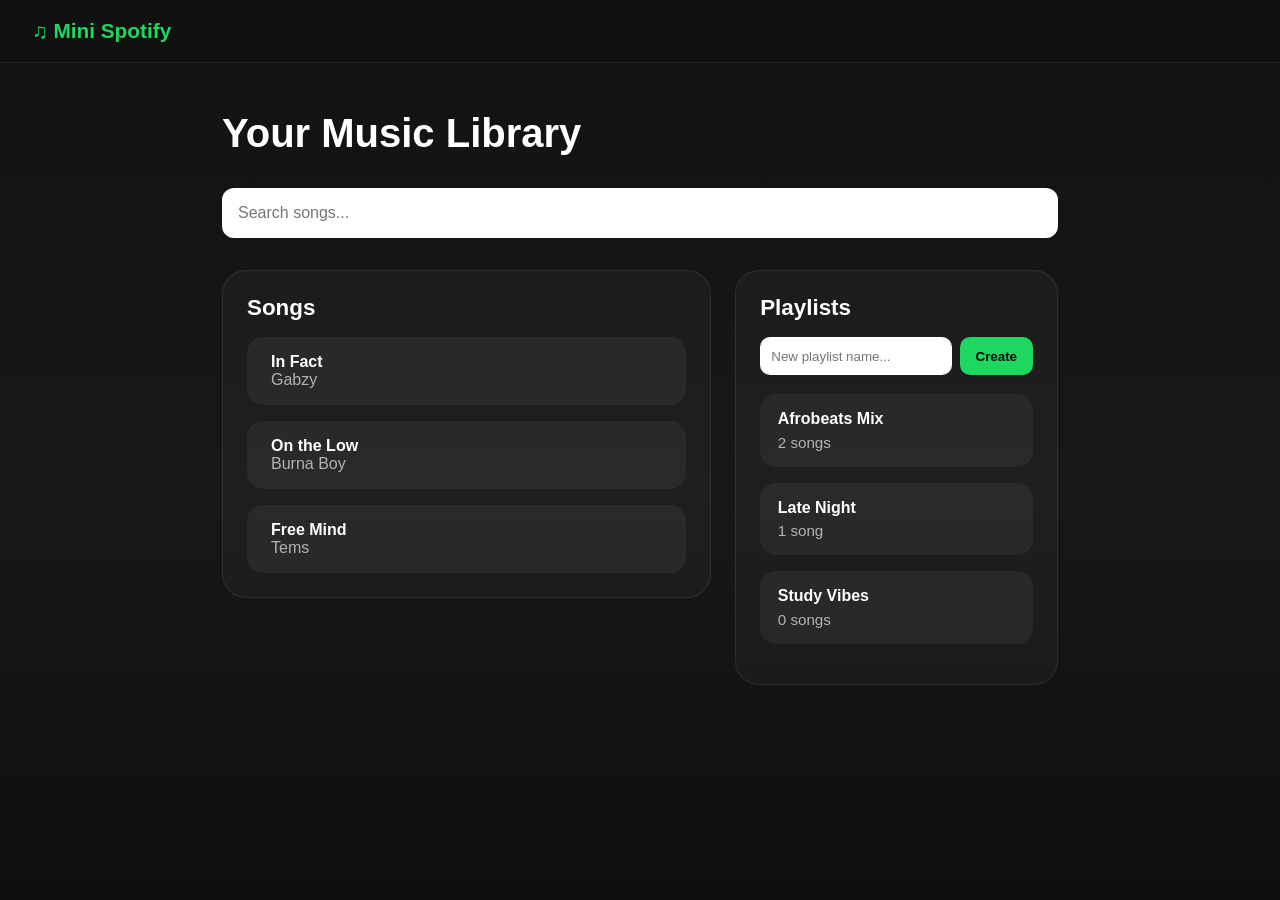
==== app.html @ d4221c6d "Add app page UI, search functionality, and playlist creation feature" ====
<!DOCTYPE html>
<html lang="en">

<head>
    <meta charset="UTF-8" />
    <meta name="viewport" content="width=device-width, initial-scale=1.0" />
    <title>Mini Spotify App</title>

    <link rel="stylesheet" href="styles.css">
</head>

<body>

    <nav class="navbar">
        <div class="logo">♫ Mini Spotify</div>
    </nav>

    <section class="app-container">

        <h1 class="app-title">Your Music Library</h1>


        <input type="text" placeholder="Search songs..." class="search-bar" />

        <div class="app-layout">

            <div class="library-panel">
                <h2 class="panel-heading">Songs</h2>

                <div class="song-list">

                    <div class="song-card">
                        <p class="song-title">In Fact</p>
                        <p class="song-artist">Gabzy</p>
                    </div>

                    <div class="song-card">
                        <p class="song-title">On the Low</p>
                        <p class="song-artist">Burna Boy</p>
                    </div>

                    <div class="song-card">
                        <p class="song-title">Free Mind</p>
                        <p class="song-artist">Tems</p>
                    </div>

                </div>
            </div>

            <div class="playlist-panel">
                <h2 class="panel-heading">Playlists</h2>

                <div class="playlist-input">
                    <input type="text" placeholder="New playlist name..." class="playlist-name-input" />
                    <button class="create-playlist-btn">Create</button>
                </div>

                <div class="playlist-list">

                    <div class="playlist-card">
                    <p class="playlist-name">Afrobeats Mix</p>
                    <p class="playlist-count">2 songs</p>
                </div>

                <div class="playlist-card">
                    <p class="playlist-name">Late Night</p>
                    <p class="playlist-count">1 song</p>
                </div>

                <div class="playlist-card">
                    <p class="playlist-name">Study Vibes</p>
                    <p class="playlist-count">0 songs</p>
                </div>

                </div>

            
            </div>
    </section>

    <script src="script.js"></script>
</body>

</html>
---- styles.css ----
* {
      box-sizing: border-box;
      margin: 0;
      padding: 0;
      font-family: Arial, Helvetica, sans-serif;
    }

    body {
      background: linear-gradient(180deg, #121212 0%, #181818 55%, #0f0f0f 100%);
      color: #ffffff;
      min-height: 100vh;
    }

    /* Class for navigation bar and components: */
    .navbar {
      display: flex;
      justify-content: space-between;
      align-items: center;
      padding: 1.2rem 2rem;
      border-bottom: 1px solid rgba(255, 255, 255, 0.08);
      position: sticky;
      top: 0;
      backdrop-filter: blur(8px);
      background: rgba(18, 18, 18, 0.8);
    }

    /* Mini Spotify + music note */
    .logo {
      font-size: 1.3rem;
      font-weight: bold;
      color: #1ed760;
    }

    /* Elements on the navigation bar */
    .nav-links {
      display: flex;
      gap: 1.2rem;
      list-style: none;
      color: #d1d1d1;
      font-size: 0.95rem;
    }

    /* Class for hero and compoenents: */
    .hero {
      display: grid;
      grid-template-columns: 1.1fr 0.9fr;
      gap: 2rem;
      align-items: center;
      max-width: 1200px;
      margin: 0 auto;
      padding: 5rem 2rem 4rem;
    }

    /* Hero header */
    .hero-text h1 {
      font-size: 3.8rem;
      line-height: 1.05;
      margin-bottom: 1rem;
    }

    /* Hero text */
    .hero-text p {
      color: #c8c8c8;
      font-size: 1.1rem;
      line-height: 1.7;
      max-width: 600px;
      margin-bottom: 1.8rem;
    }

    /* Class for buttons and compoenets: */
    .buttons {
      display: flex;
      gap: 1rem;
      flex-wrap: wrap;
    }

    .btn {
      padding: 0.95rem 1.4rem;
      border-radius: 999px;
      border: none;
      font-size: 1rem;
      cursor: pointer;
      transition: transform 0.2s ease, opacity 0.2s ease;
    }

    /* Hover effect - lift the button slughty */
    .btn:hover {
      transform: translateY(-2px);
      opacity: 0.95;
    }

    /* Primary button style - spotify green */
    .btn-primary {
      background: #1ed760;
      color: #111111;
      font-weight: bold;
    }

    /* Secondary button style - blakc and white */
    .btn-secondary {
      background: transparent;
      color: #ffffff;
      border: 1px solid rgba(255, 255, 255, 0.25);
    }

    /* Nested card components: */
    .hero-card {
      background: linear-gradient(180deg, rgba(30, 215, 96, 0.18), rgba(255, 255, 255, 0.04));
      border: 1px solid rgba(255, 255, 255, 0.08);
      border-radius: 28px;
      padding: 1.5rem;
      box-shadow: 0 20px 60px rgba(0, 0, 0, 0.35);
    }

    .card-top {
      display: flex;
      justify-content: space-between;
      align-items: center;
      margin-bottom: 1.5rem;
      color: #d9d9d9;
      font-size: 0.95rem;
    }

    .playlist-box {
      background: rgba(255, 255, 255, 0.05);
      border-radius: 20px;
      padding: 1.2rem;
    }

    .playlist-box h3 {
      margin-bottom: 1rem;
      font-size: 1.3rem;
    }

    /* Song class and components: */
    .song {
      display: flex;
      justify-content: space-between;
      align-items: center;
      padding: 0.9rem 0;
      border-bottom: 1px solid rgba(255, 255, 255, 0.08);
    }

    .song:last-child {
      border-bottom: none;
    }

    /* Tile of a song */
    .song-info p:first-child {
      font-weight: bold;
      margin-bottom: 0.2rem;
    }

    /* Artist */
    .song-info p:last-child {
      color: #b8b8b8;
      font-size: 0.92rem;
    }

    /* Tag to indicate genre of a song */
    .tag {
      color: #1ed760;
      font-size: 0.9rem;
      font-weight: bold;
    }


    /* Features */
    .features {
      max-width: 1200px;
      margin: 0 auto;
      padding: 3rem 2rem 5rem;
    }

    /* FEatures section heading */
    .section-title {
      font-size: 2rem;
      margin-bottom: 1.5rem;
    }

    /* Create 3 column grid */
    .feature-grid {
      display: grid;
      grid-template-columns: repeat(3, 1fr);
      gap: 1.2rem;
    }

    /* Card layout */
    .feature-card {
      background: rgba(255, 255, 255, 0.04);
      border: 1px solid rgba(255, 255, 255, 0.08);
      border-radius: 22px;
      padding: 1.5rem;
    }

    /* Card heading */
    .feature-card h3 {
      margin-bottom: 0.8rem;
      font-size: 1.15rem;
    }

    /* Card text */
    .feature-card p {
      color: #c7c7c7;
      line-height: 1.6;
    }

    /* Footer */
    .footer {
      text-align: center;
      padding: 2rem;
      color: #8d8d8d;
      border-top: 1px solid rgba(255, 255, 255, 0.08);
    }

    /* Style for application */
    .app-container {
      max-width: 900px;
      margin: 0 auto;
      padding: 3rem 2rem;
    }

    .app-title {
      font-size: 2.5rem;
      margin-bottom: 2rem;
    }

    .search-bar {
      width: 100%;
      padding: 1rem;
      border-radius: 12px;
      border: none;
      margin-bottom: 2rem;
      font-size: 1rem;
    }

    .song-list {
      display: flex;
      flex-direction: column;
      gap: 1rem;
    }

    .song-card {
      background: rgba(255, 255, 255, 0.05);
      padding: 1rem 1.5rem;
      border-radius: 16px;
      transition: 0.2s;
    }

    .song-card:hover {
      background: rgba(255, 255, 255, 0.08);
    }

    .song-title {
      font-weight: bold;
    }

    .song-artist {
      color: #b3b3b3;
    }

    .app-layout {
      display: grid;
      grid-template-columns: 2fr 1fr;
      gap: 1.5rem;
      align-items: start;
    }

    .panel-heading {
      font-size: 1.4rem;
      margin-bottom: 1rem;
    }

    .library-panel,
    .playlist-panel {
      background: rgba(255, 255, 255, 0.03);
      border: 1px solid rgba(255, 255, 255, 0.08);
      border-radius: 24px;
      padding: 1.5rem;
    }

    .playlist-panel {
      height: fit-content;
    }

    .playlist-card {
      background: rgba(255, 255, 255, 0.05);
      border-radius: 16px;
      padding: 1rem 1.1rem;
      margin-bottom: 1rem;
      transition: 0.2s;
    }

    .playlist-card:hover {
      background: rgba(255, 255, 255, 0.08);
    }

    .playlist-name {
      font-weight: bold;
      margin-bottom: 0.35rem;
    }

    .playlist-count {
      color: #b3b3b3;
      font-size: 0.95rem;
    }

    @media (max-width: 900px) {
      .app-layout {
        grid-template-columns: 1fr;
      }
    }

    .playlist-input {
      display: flex;
      gap: 0.5rem;
      margin-bottom: 1.2rem;
    }

    .playlist-name-input {
      flex: 1;
      padding: 0.7rem;
      border-radius: 10px;
      border: none;
    }

    .create-playlist-btn {
      padding: 0.7rem 1rem;
      border-radius: 10px;
      border: none;
      background: #1ed760;
      color: black;
      font-weight: bold;
      cursor: pointer;
    }

    .create-playlist-btn:hover {
      opacity: 0.9;
    }
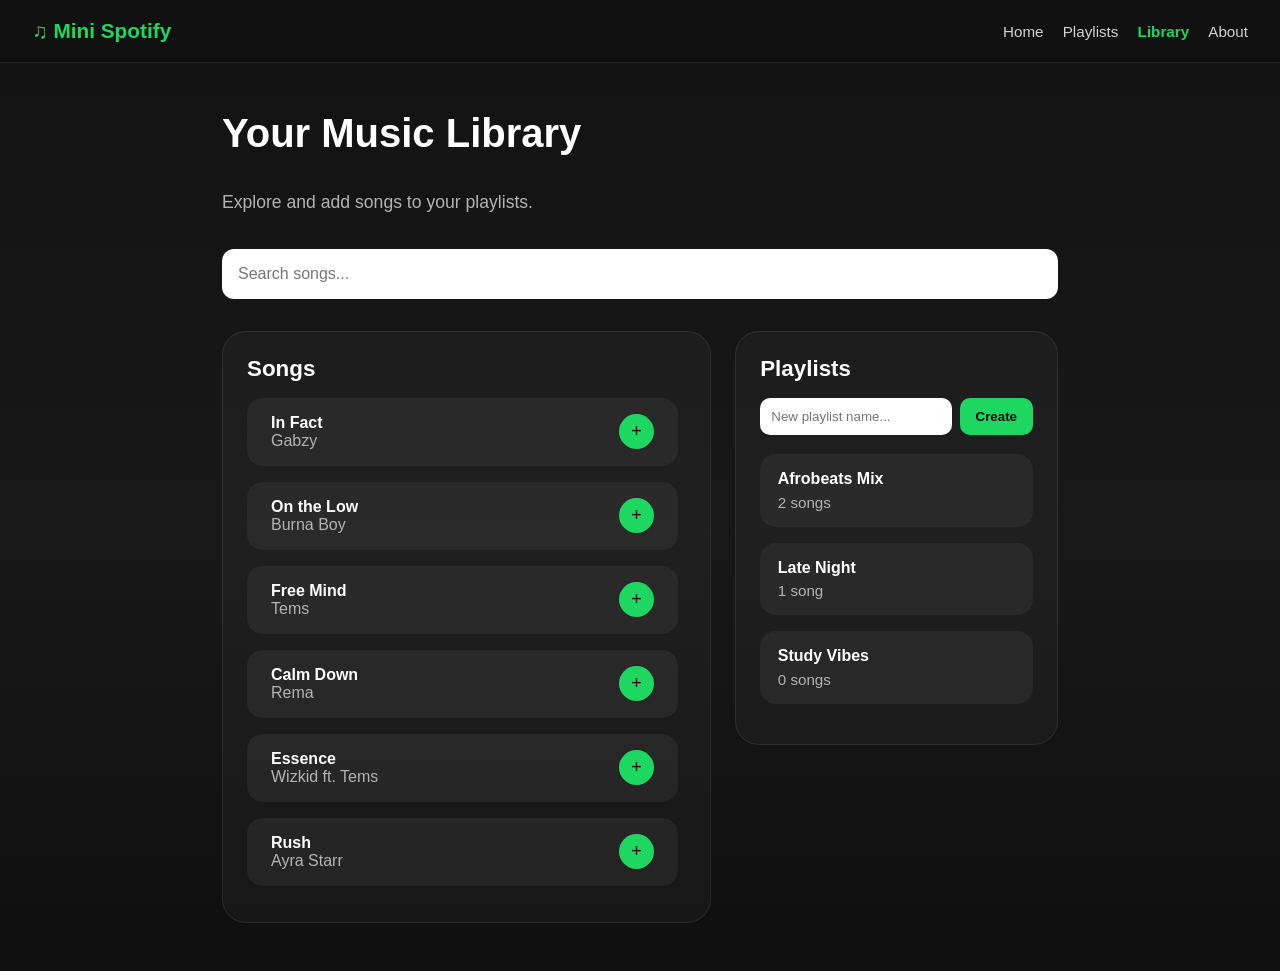
==== commit 95a12344: "Add playlist persistence, expanded song library, and scrollable song container" ====
--- a/app.html
+++ b/app.html
@@ -13,11 +13,18 @@
 
     <nav class="navbar">
         <div class="logo">♫ Mini Spotify</div>
+        <ul class="nav-links">
+            <li><a href="index.html">Home</a></li>
+            <li><a href="playlists.html">Playlists</a></li>
+            <li><a href="app.html" class="active">Library</a></li>
+            <li><a href="index.html#about">About</a></li>
+        </ul>
     </nav>
 
     <section class="app-container">
 
         <h1 class="app-title">Your Music Library</h1>
+        <p class="page-description">Explore and add songs to your playlists.</p>
 
 
         <input type="text" placeholder="Search songs..." class="search-bar" />
@@ -30,20 +37,164 @@
                 <div class="song-list">
 
                     <div class="song-card">
-                        <p class="song-title">In Fact</p>
-                        <p class="song-artist">Gabzy</p>
-                    </div>
-
-                    <div class="song-card">
-                        <p class="song-title">On the Low</p>
-                        <p class="song-artist">Burna Boy</p>
-                    </div>
-
-                    <div class="song-card">
-                        <p class="song-title">Free Mind</p>
-                        <p class="song-artist">Tems</p>
-                    </div>
-
+                        <div>
+                            <p class="song-title">In Fact</p>
+                            <p class="song-artist">Gabzy</p>
+                        </div>
+                        <button class="add-btn">+</button>
+                    </div>
+
+                    <div class="song-card">
+                        <div>
+                            <p class="song-title">On the Low</p>
+                            <p class="song-artist">Burna Boy</p>
+                        </div>
+                        <button class="add-btn">+</button>
+                    </div>
+
+                    <div class="song-card">
+                        <div>
+                            <p class="song-title">Free Mind</p>
+                            <p class="song-artist">Tems</p>
+                        </div>
+                        <button class="add-btn">+</button>
+                    </div>
+
+                    <div class="song-card">
+                        <div>
+                            <p class="song-title">Calm Down</p>
+                            <p class="song-artist">Rema</p>
+                        </div>
+                        <button class="add-btn">+</button>
+                    </div>
+
+                    <div class="song-card">
+                        <div>
+                            <p class="song-title">Essence</p>
+                            <p class="song-artist">Wizkid ft. Tems</p>
+                        </div>
+                        <button class="add-btn">+</button>
+                    </div>
+
+                    <div class="song-card">
+                        <div>
+                            <p class="song-title">Rush</p>
+                            <p class="song-artist">Ayra Starr</p>
+                        </div>
+                        <button class="add-btn">+</button>
+                    </div>
+
+                    <div class="song-card">
+                        <div>
+                            <p class="song-title">Soweto</p>
+                            <p class="song-artist">Victony</p>
+                        </div>
+                        <button class="add-btn">+</button>
+                    </div>
+
+                    <div class="song-card">
+                        <div>
+                            <p class="song-title">People</p>
+                            <p class="song-artist">Libianca</p>
+                        </div>
+                        <button class="add-btn">+</button>
+                    </div>
+
+                    <div class="song-card">
+                        <div>
+                            <p class="song-title">Unavailable</p>
+                            <p class="song-artist">Davido ft. Musa Keys</p>
+                        </div>
+                        <button class="add-btn">+</button>
+                    </div>
+
+                    <div class="song-card">
+                        <div>
+                            <p class="song-title">Last Last</p>
+                            <p class="song-artist">Burna Boy</p>
+                        </div>
+                        <button class="add-btn">+</button>
+                    </div>
+
+                    <div class="song-card">
+                        <div>
+                            <p class="song-title">Water</p>
+                            <p class="song-artist">Tyla</p>
+                        </div>
+                        <button class="add-btn">+</button>
+                    </div>
+
+                    <div class="song-card">
+                        <div>
+                            <p class="song-title">Sunset Lover</p>
+                            <p class="song-artist">Petit Biscuit</p>
+                        </div>
+                        <button class="add-btn">+</button>
+                    </div>
+
+                    <div class="song-card">
+                        <div>
+                            <p class="song-title">Intro</p>
+                            <p class="song-artist">The xx</p>
+                        </div>
+                        <button class="add-btn">+</button>
+                    </div>
+
+                    <div class="song-card">
+                        <div>
+                            <p class="song-title">Kilimanjaro</p>
+                            <p class="song-artist">Pheelz ft. Olamide</p>
+                        </div>
+                        <button class="add-btn">+</button>
+                    </div>
+
+                    <div class="song-card">
+                        <div>
+                            <p class="song-title">Higher</p>
+                            <p class="song-artist">Tems</p>
+                        </div>
+                        <button class="add-btn">+</button>
+                    </div>
+
+                    <div class="song-card">
+                        <div>
+                            <p class="song-title">Location</p>
+                            <p class="song-artist">Dave ft. Burna Boy</p>
+                        </div>
+                        <button class="add-btn">+</button>
+                    </div>
+
+                    <div class="song-card">
+                        <div>
+                            <p class="song-title">Joro</p>
+                            <p class="song-artist">Wizkid</p>
+                        </div>
+                        <button class="add-btn">+</button>
+                    </div>
+
+                    <div class="song-card">
+                        <div>
+                            <p class="song-title">First Breath After Coma</p>
+                            <p class="song-artist">Explosions in the Sky</p>
+                        </div>
+                        <button class="add-btn">+</button>
+                    </div>
+
+                    <div class="song-card">
+                        <div>
+                            <p class="song-title">Daydreaming</p>
+                            <p class="song-artist">Instrumental Version</p>
+                        </div>
+                        <button class="add-btn">+</button>
+                    </div>
+
+                    <div class="song-card">
+                        <div>
+                            <p class="song-title">Cold Little Heart</p>
+                            <p class="song-artist">Michael Kiwanuka (Instrumental)</p>
+                        </div>
+                        <button class="add-btn">+</button>
+                    </div>
                 </div>
             </div>
 
@@ -57,24 +208,29 @@
 
                 <div class="playlist-list">
 
+                    <a href="playlists.html" class="playlist-link"></a>
                     <div class="playlist-card">
-                    <p class="playlist-name">Afrobeats Mix</p>
-                    <p class="playlist-count">2 songs</p>
+                        <p class="playlist-name">Afrobeats Mix</p>
+                        <p class="playlist-count">2 songs</p>
+                    </div>
+                    </a>
+
+                    <a href="playlists.html" class="playlist-link"></a>
+                    <div class="playlist-card">
+                        <p class="playlist-name">Late Night</p>
+                        <p class="playlist-count">1 song</p>
+                    </div>
+                    </a>
+                    <a href="playlists.html" class="playlist-link"></a>
+                    <div class="playlist-card">
+                        <p class="playlist-name">Study Vibes</p>
+                        <p class="playlist-count">0 songs</p>
+                    </div>
+                    </a>
+
                 </div>
 
-                <div class="playlist-card">
-                    <p class="playlist-name">Late Night</p>
-                    <p class="playlist-count">1 song</p>
-                </div>
-
-                <div class="playlist-card">
-                    <p class="playlist-name">Study Vibes</p>
-                    <p class="playlist-count">0 songs</p>
-                </div>
-
-                </div>
-
-            
+
             </div>
     </section>
 
--- a/styles.css
+++ b/styles.css
@@ -22,6 +22,21 @@
       top: 0;
       backdrop-filter: blur(8px);
       background: rgba(18, 18, 18, 0.8);
+    }
+
+    .nav-links a {
+      text-decoration: none;
+      color: #d1d1d1;
+      transition: 0.2s;
+    }
+
+    .nav-links a:hover {
+      color: #1ed760;
+    }
+
+    .nav-links a.active {
+      color: #1ed760;
+      font-weight: bold;
     }
 
     /* Mini Spotify + music note */
@@ -259,6 +274,38 @@
       color: #b3b3b3;
     }
 
+    .song-card {
+      display: flex;
+      justify-content: space-between;
+      align-items: center;
+    }
+
+    .back-btn {
+      background: rgba(255, 255, 255, 0.1);
+      padding: 0.4rem 0.8rem;
+      border-radius: 8px;
+      text-decoration: none;
+      color: white;
+    }
+
+    .back-btn:hover {
+      text-decoration: underline;
+    }
+
+    .add-btn {
+      background: #1ed760;
+      border: none;
+      border-radius: 50%;
+      width: 35px;
+      height: 35px;
+      font-size: 18px;
+      cursor: pointer;
+    }
+
+    .add-btn:hover {
+      opacity: 0.8;
+    }
+
     .app-layout {
       display: grid;
       grid-template-columns: 2fr 1fr;
@@ -336,4 +383,89 @@
 
     .create-playlist-btn:hover {
       opacity: 0.9;
+    }
+
+    .selected-playlist {
+      border: 2px solid #1ed760;
+    }
+
+
+    .playlists-page {
+      max-width: 1100px;
+      margin: 0 auto;
+      padding: 3rem 2rem 5rem;
+    }
+
+    .page-description {
+      color: #b3b3b3;
+      font-size: 1.1rem;
+      margin-bottom: 2rem;
+      max-width: 650px;
+      line-height: 1.6;
+    }
+
+    .playlist-page-grid {
+      display: grid;
+      grid-template-columns: repeat(3, 1fr);
+      gap: 1.5rem;
+    }
+
+    .playlist-detail-card {
+      background: rgba(255, 255, 255, 0.05);
+      border: 1px solid rgba(255, 255, 255, 0.08);
+      border-radius: 24px;
+      padding: 1.5rem;
+      min-height: 260px;
+    }
+
+    .playlist-detail-card h2 {
+      margin-bottom: 0.5rem;
+    }
+
+    .playlist-song {
+      display: flex;
+      justify-content: space-between;
+      gap: 1rem;
+      padding: 0.9rem 0;
+      border-bottom: 1px solid rgba(255, 255, 255, 0.08);
+    }
+
+    .playlist-song small,
+    .empty-note {
+      color: #b3b3b3;
+    }
+
+    @media (max-width: 900px) {
+      .playlist-page-grid {
+        grid-template-columns: 1fr;
+      }
+    }
+
+    .playlist-link {
+      text-decoration: none;
+      color: inherit;
+    }
+
+    .song-list {
+      display: flex;
+      flex-direction: column;
+      gap: 1rem;
+
+      max-height: 500px;
+      overflow-y: auto;
+      padding-right: 0.5rem;
+    }
+
+    .song-list::-webkit-scrollbar {
+      width: 8px;
+    }
+
+    .song-list::-webkit-scrollbar-track {
+      background: rgba(255, 255, 255, 0.05);
+      border-radius: 10px;
+    }
+
+    .song-list::-webkit-scrollbar-thumb {
+      background: #1ed760;
+      border-radius: 10px;
     }
